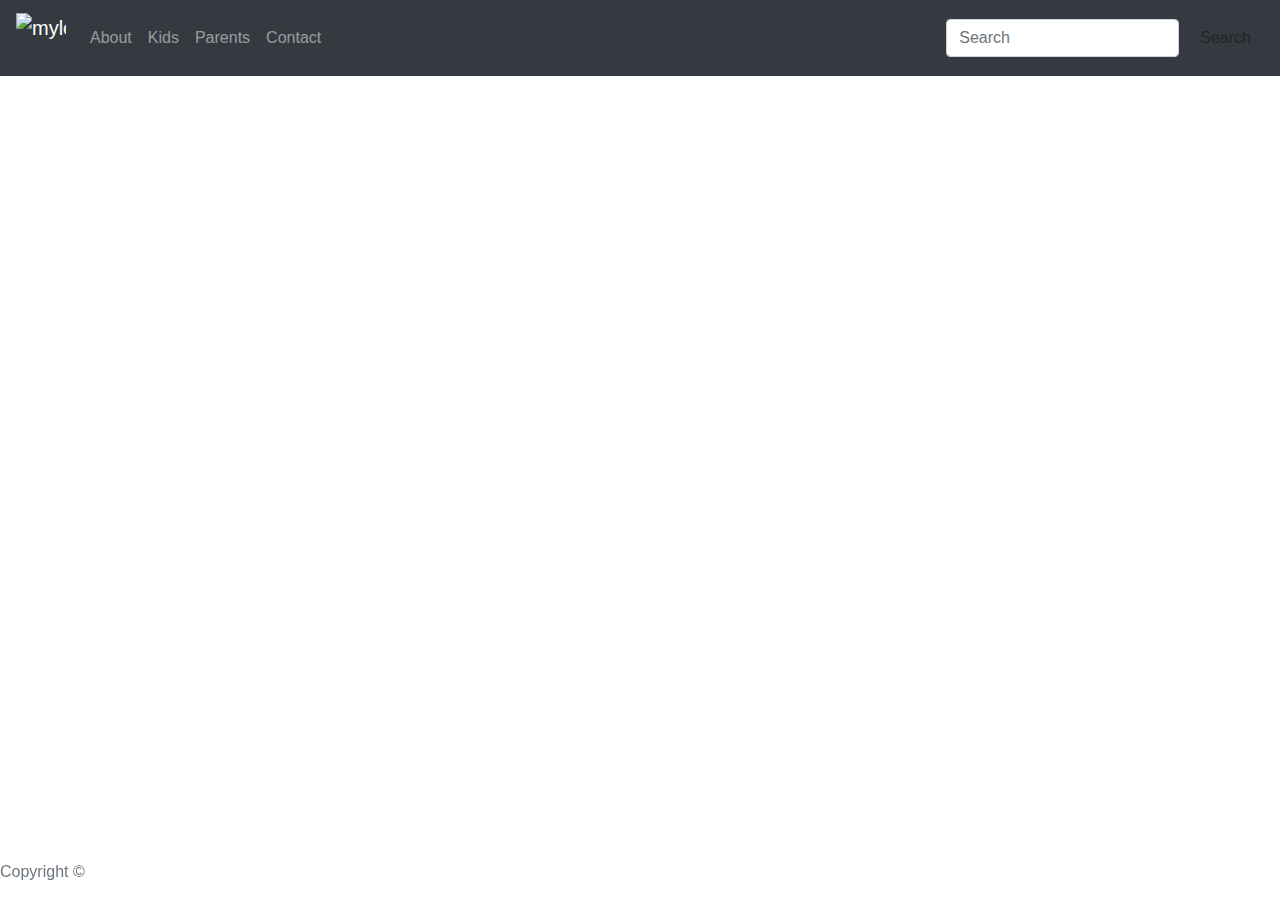
==== index.html @ 5d47ec4c "created new branch and index html" ====
<!DOCTYPE html>
<html lang="en">

<head>
    <!-- Required meta tags -->
    <meta charset="utf-8">
    <meta name="viewport" content="width=device-width, initial-scale=1, shrink-to-fit=no">

    <!-- Bootstrap CSS -->
    <link rel="stylesheet" href="https://stackpath.bootstrapcdn.com/bootstrap/4.3.1/css/bootstrap.min.css"        integrity="sha384-ggOyR0iXCbMQv3Xipma34MD+dH/1fQ784/j6cY/iJTQUOhcWr7x9JvoRxT2MZw1T" crossorigin="anonymous">

    <!-- My own CSS-->
    <link rel="stylesheet" type="text/css" href="assets/css/indexstyle.css">


    <!--logo and favicon images-->
    <link rel="apple-touch-icon" sizes="180x180" href="./assets/images/apple-touch-icon.png">
    <link rel="icon" type="image/png" sizes="32x32" href="./assets/images/favicon-32x32.png">
    <link rel="icon" type="image/png" sizes="16x16" href="./assets/images/favicon-16x16.png">
    <link rel="manifest" href="/site.webmanifest">

    <!--google fonts
font-family: 'Dancing Script', cursive;
font-family: 'Parisienne', cursive;
font-family: 'Fredericka the Great', cursive;
font-family: 'Grand Hotel', cursive;
font-family: 'Courgette', cursive;
    -->

    <link href="https://fonts.googleapis.com/css?family=Courgette|Dancing+Script|Fredericka+the+Great|Grand+Hotel|Parisienne&display=swap" rel="stylesheet"> 

    <title>Santa's List</title>
</head>

<body>
    <!--Nav Bar-->
    <nav class="navbar navbar-expand-md navbar-dark bg-dark">
        <a class="navbar-brand" href="#"><img = id="logo" alt=mylogo src="./assets/images/android-chrome-192x192.png" height=50; width=50 align="left"></a>
        <button class="navbar-toggler" type="button" data-toggle="collapse" data-target="#navbarSupportedContent"
            aria-controls="navbarSupportedContent" aria-expanded="false" aria-label="Toggle navigation">
            <span class="navbar-toggler-icon"></span>
        </button>
        <div class="collapse navbar-collapse" id="navbarSupportedContent">
            <ul class="navbar-nav mr-auto">
                <li class="nav-item">
                    <a class="nav-link" href="./index.html">About<span class="sr-only">(current)</span></a>
                </li>
                <li class="nav-item">
                    <a class="nav-link" href="./portfolio.html">Kids
                    </a>
                </li>
                <li class="nav-item">
                    <a class="nav-link" href="./portfolio.html">Parents
                    </a>
                </li>
                <li class="nav-item">
                    <a class="nav-link" href="./contact.html">Contact
                    </a>
                </li>

            </ul>
            <form class="form-inline my-2 my-lg-0">
                <input class="form-control mr-sm-2" type="search" placeholder="Search" aria-label="Search">
                <button class="btn btn-rita my-2 my-sm-0" type="submit">Search</button>
            </form>
        </div>
    </nav>

    
    <div class="form-group">
        &nbsp;
    </div>

    <div class="form-group">
        &nbsp;
    </div>

    <div class="form-group">
        &nbsp;
    </div>


    <!-- Footer-->
    <div class="footer">
        <div class="fixed-bottom">
            <p class="text-muted">Copyright &#169;</p>
        </div>
    </div>
    



</body>

</html>
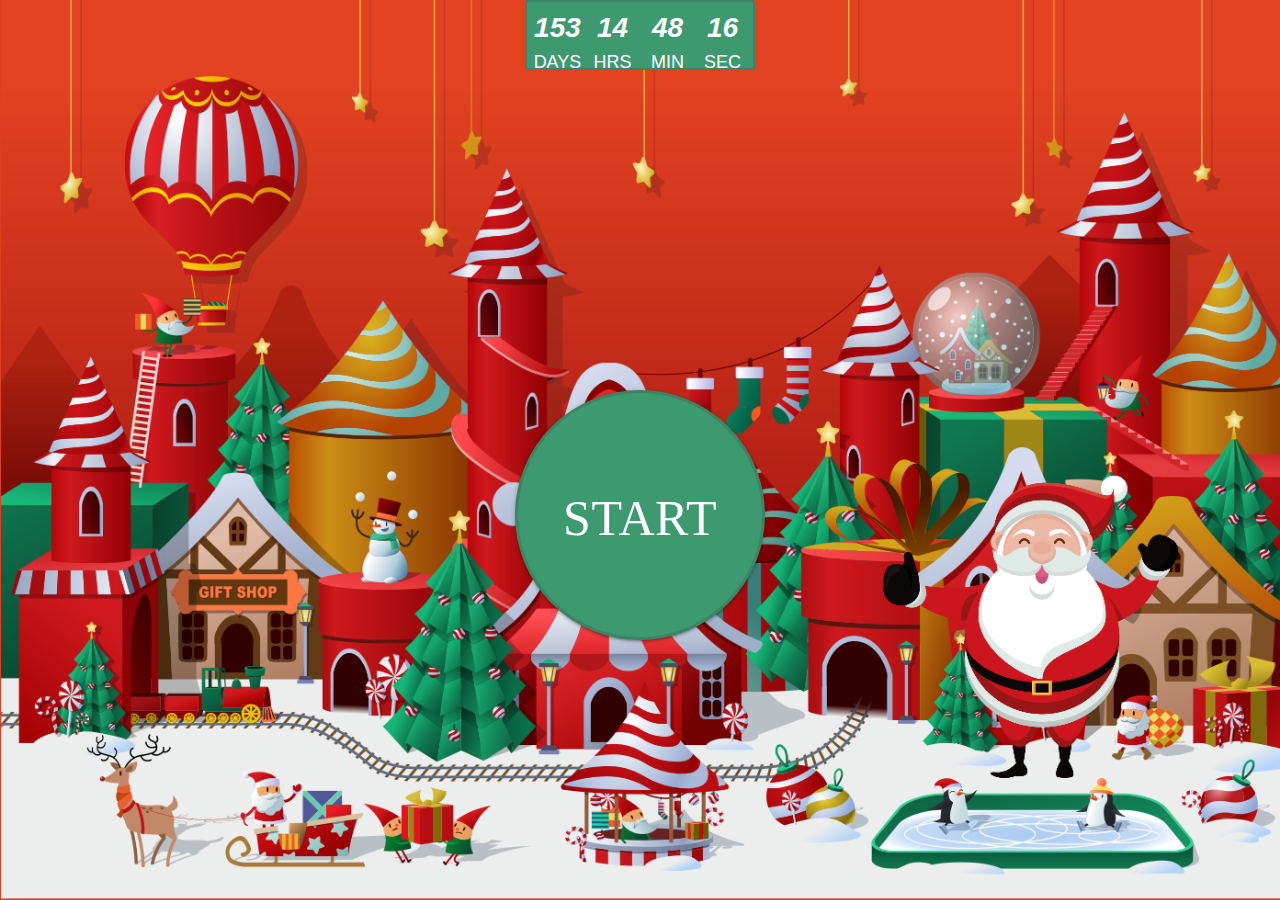
==== commit 9d894e1f: "Final clean up and updated README" ====
--- a/index.html
+++ b/index.html
@@ -2,94 +2,81 @@
 <html lang="en">
 
 <head>
-    <!-- Required meta tags -->
-    <meta charset="utf-8">
-    <meta name="viewport" content="width=device-width, initial-scale=1, shrink-to-fit=no">
-
-    <!-- Bootstrap CSS -->
-    <link rel="stylesheet" href="https://stackpath.bootstrapcdn.com/bootstrap/4.3.1/css/bootstrap.min.css"        integrity="sha384-ggOyR0iXCbMQv3Xipma34MD+dH/1fQ784/j6cY/iJTQUOhcWr7x9JvoRxT2MZw1T" crossorigin="anonymous">
-
-    <!-- My own CSS-->
-    <link rel="stylesheet" type="text/css" href="assets/css/indexstyle.css">
-
-
-    <!--logo and favicon images-->
-    <link rel="apple-touch-icon" sizes="180x180" href="./assets/images/apple-touch-icon.png">
-    <link rel="icon" type="image/png" sizes="32x32" href="./assets/images/favicon-32x32.png">
-    <link rel="icon" type="image/png" sizes="16x16" href="./assets/images/favicon-16x16.png">
-    <link rel="manifest" href="/site.webmanifest">
-
-    <!--google fonts
-font-family: 'Dancing Script', cursive;
-font-family: 'Parisienne', cursive;
-font-family: 'Fredericka the Great', cursive;
-font-family: 'Grand Hotel', cursive;
-font-family: 'Courgette', cursive;
-    -->
-
-    <link href="https://fonts.googleapis.com/css?family=Courgette|Dancing+Script|Fredericka+the+Great|Grand+Hotel|Parisienne&display=swap" rel="stylesheet"> 
-
-    <title>Santa's List</title>
+  <meta charset="UTF-8">
+  <meta name="viewport" content="width=device-width, initial-scale=1.0">
+  <meta http-equiv="X-UA-Compatible" content="ie=edge">
+  <link rel="stylesheet" href="./assets/css/reset.css">
+  <link rel="stylesheet" href="https://cdnjs.cloudflare.com/ajax/libs/materialize/1.0.0/css/materialize.min.css">
+  <link rel="stylesheet" href="assets/css/homepagestyle.css">
+  <script src="https://cdnjs.cloudflare.com/ajax/libs/jquery/3.2.1/jquery.min.js"></script>
+  <script defer src="./assets/js/homepagescript.js"></script>
+  <title>Santa's List</title>
 </head>
 
 <body>
-    <!--Nav Bar-->
-    <nav class="navbar navbar-expand-md navbar-dark bg-dark">
-        <a class="navbar-brand" href="#"><img = id="logo" alt=mylogo src="./assets/images/android-chrome-192x192.png" height=50; width=50 align="left"></a>
-        <button class="navbar-toggler" type="button" data-toggle="collapse" data-target="#navbarSupportedContent"
-            aria-controls="navbarSupportedContent" aria-expanded="false" aria-label="Toggle navigation">
-            <span class="navbar-toggler-icon"></span>
-        </button>
-        <div class="collapse navbar-collapse" id="navbarSupportedContent">
-            <ul class="navbar-nav mr-auto">
-                <li class="nav-item">
-                    <a class="nav-link" href="./index.html">About<span class="sr-only">(current)</span></a>
-                </li>
-                <li class="nav-item">
-                    <a class="nav-link" href="./portfolio.html">Kids
-                    </a>
-                </li>
-                <li class="nav-item">
-                    <a class="nav-link" href="./portfolio.html">Parents
-                    </a>
-                </li>
-                <li class="nav-item">
-                    <a class="nav-link" href="./contact.html">Contact
-                    </a>
-                </li>
+  <!-- Countdown Timer -->
+  <div class="container">
+      <div id="countdownTimer" class="row">
+        <div class="inline"> 
+          <span id="days" class="timeFont"></span>
+          <br> 
+          DAYS
+        </div>
+        <div class="inline">
+          <span id="hours" class="timeFont"></span>
+          <br>
+          HRS
+        </div>
+        <div class="inline">
+          <span id="minutes" class="timeFont"></span>
+          <br>
+          MIN
+        </div>
+        <div class="inline">
+          <span id="seconds" class="timeFont"></span>
+          <br>
+          SEC
+        </div> 
+      </div>
+  </div>
 
-            </ul>
-            <form class="form-inline my-2 my-lg-0">
-                <input class="form-control mr-sm-2" type="search" placeholder="Search" aria-label="Search">
-                <button class="btn btn-rita my-2 my-sm-0" type="submit">Search</button>
-            </form>
-        </div>
-    </nav>
+  <!-- Start Button -->
+  <div id="startContainer" class="container">
+    <a id="startBtn" class="waves-effect waves-light btn-floating btn-large">Start</a>
+  </div>
 
-    
-    <div class="form-group">
-        &nbsp;
+  <div></div>
+
+  
+  <!-- Question Container -->
+  <div id="questionContainer" class="container">
+    <div class="row">
+      <div class="input-field col s12">
+        <p>What is your name?</p>
+        <br>
+        <input placeholder="" id="userName" type="text" class="validate">
+      </div>
+      <div class="btnRight input-field col s12">
+        <p>What is your age?</p>
+        <br>
+        <input id="userAge" type="text" class="validate">
+        <a id="goBtn" class="waves-effect waves-light btn-large">Go</a>
+      </div>
     </div>
 
-    <div class="form-group">
-        &nbsp;
+    <!-- No Name Alert -->
+    <div id="noNameModal" class="modal">
+
+      <!-- Modal content -->
+      <div class="modal-content">
+        <span class="noNameCloseBtn">&times;</span>
+        <p>Please type in your name.</p>
+      </div>
+
     </div>
-
-    <div class="form-group">
-        &nbsp;
-    </div>
-
-
-    <!-- Footer-->
-    <div class="footer">
-        <div class="fixed-bottom">
-            <p class="text-muted">Copyright &#169;</p>
-        </div>
-    </div>
-    
 
 
 
 </body>
 
-</html>+</html>
--- a/assets/css/homepagestyle.css
+++ b/assets/css/homepagestyle.css
@@ -0,0 +1,118 @@
+html {
+    height: 100%;
+}
+
+body {
+    background-color: #de3f1f;
+    background-image:    url(../images/SantasSack.SantaLand.png);
+    background-size:     cover;
+    background-repeat:   no-repeat;
+    background-position: center center;
+}
+
+#countdownTimer {
+    height: 70px;
+    width: fit-content;
+    border: 2px solid rgb(58, 134, 100);
+    padding: 5px;
+    background-color: #3D9970;
+    font-size: 18px;
+    color: #ffffff;
+    border-radius: 3px;
+}
+
+.inline {
+    display: inline-block;
+    min-width: 50px;
+    text-align: center;
+}
+
+.timeFont {
+    color: #ffffff;
+    font-size: 28px;
+    font-weight: bold;
+    font-style: italic;
+}
+
+#startContainer {
+    text-align: center;
+    display: block;
+}
+
+#startBtn {
+    background-color: #3D9970;
+    height: 250px;
+    width: 250px;
+    position: relative;
+    top: 300px;
+    line-height: 250px;
+    font-size: 50px;
+    border: 3px solid rgb(58, 134, 100);
+    color: #ffffff;
+    font-family: 'Mountains of Christmas', cursive;
+}
+
+#questionContainer {
+    display: none;
+    text-align: center;
+    position: relative;
+    top: 200px;
+    background-color: #3D9970;
+    padding: 10px;
+}
+
+p {
+    color: silver;
+    text-align: left;
+    font-weight: 800px;
+    font-size: 24px;
+}
+
+.btnRight {
+    text-align: right;
+}
+
+input {
+    color: silver;
+}
+
+/* The Modal (background) */
+.modal {
+    display: none; /* Hidden by default */
+    position: fixed; /* Stay in place */
+    z-index: 1; /* Sit on top */
+    left: 0;
+    top: 0;
+    width: 100%; /* Full width */
+    height: 100%; /* Full height */
+    overflow: auto; /* Enable scroll if needed */
+    background-color: rgb(0,0,0); /* Fallback color */
+    background-color: rgba(0,0,0,0.4); /* Black w/ opacity */
+  }
+  
+  /* Modal Content/Box */
+  .modal-content {
+    background-color: #fefefe;
+    margin: 15% auto; /* 15% from the top and centered */
+    padding: 20px;
+    border: 1px solid #888;
+    width: 80%; /* Could be more or less, depending on screen size */
+  }
+  
+  /* The Close Button */
+  .noNameCloseBtn {
+    color: #aaa;
+    float: right;
+    font-size: 28px;
+    font-weight: bold;
+  }
+  
+  .noNameCloseBtn:hover,
+  .noNameCloseBtn:focus {
+    color: black;
+    text-decoration: none;
+    cursor: pointer;
+  }
+
+
+
